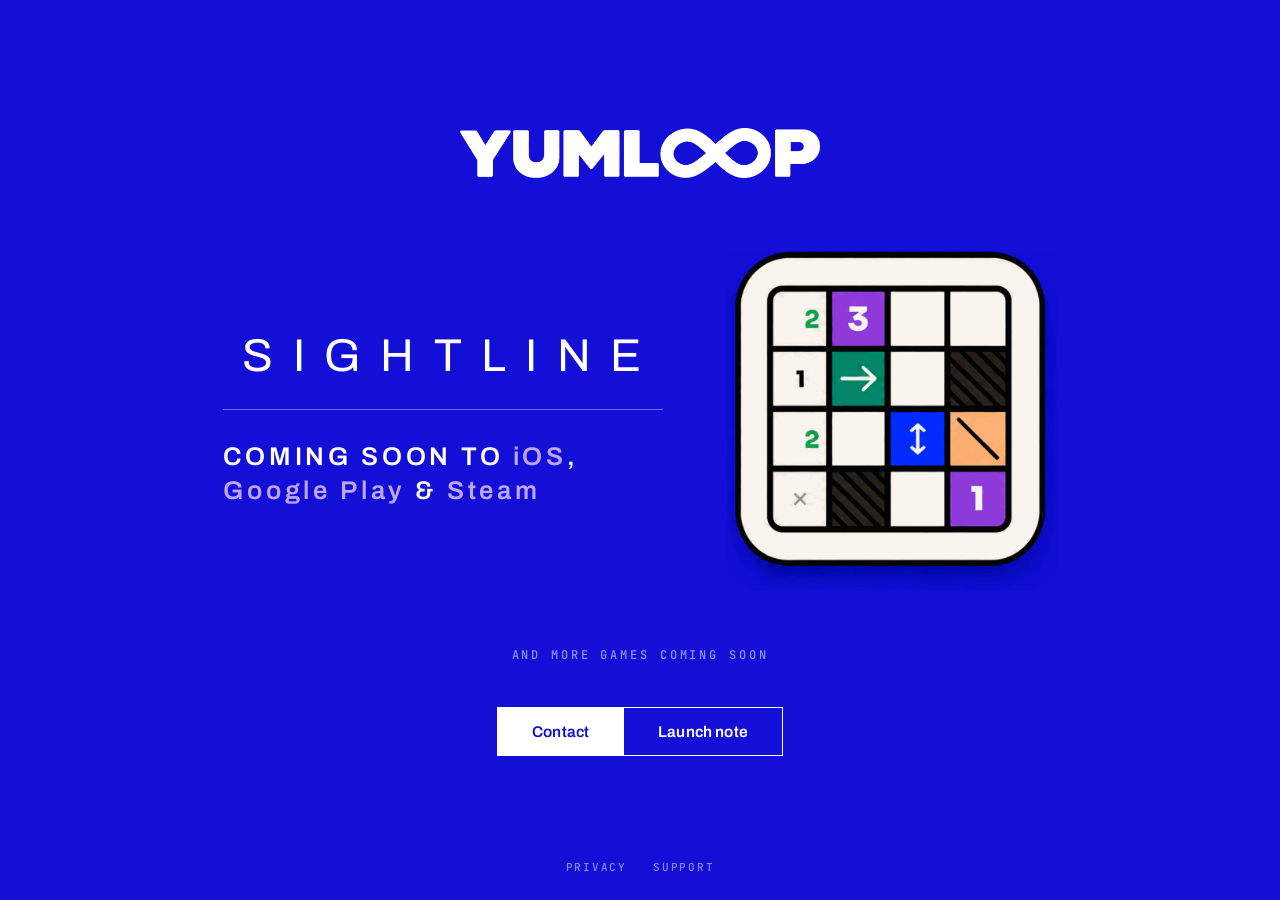
==== index.html @ 9f67d72a "Revert homepage features strip; support and privacy keep their updates Co-Authored-By: Claude Fable " ====
<!doctype html>
<html lang="en">
<head>
<meta charset="utf-8">
<meta name="viewport" content="width=device-width, initial-scale=1">
<title>Yumloop Games</title>
<meta name="description" content="Yumloop, an independent studio of one. Sightline, a logic puzzle, coming soon to iOS, Google Play and Steam.">
<meta name="theme-color" content="#140FD7">
<link rel="canonical" href="https://yumloop.net/">
<meta property="og:type" content="website">
<meta property="og:site_name" content="Yumloop">
<meta property="og:title" content="Yumloop">
<meta property="og:description" content="Sightline, a logic puzzle, coming soon to iOS, Google Play and Steam. And more games coming soon.">
<meta property="og:url" content="https://yumloop.net/">
<meta property="og:image" content="https://yumloop.net/og.png">
<meta name="twitter:card" content="summary_large_image">
<link rel="icon" href="favicon-32.png" sizes="32x32" type="image/png">
<link rel="icon" href="favicon-192.png" sizes="192x192" type="image/png">
<link rel="apple-touch-icon" href="apple-touch-icon.png">
<link rel="preconnect" href="https://fonts.googleapis.com">
<link rel="preconnect" href="https://fonts.gstatic.com" crossorigin>
<link href="https://fonts.googleapis.com/css2?family=Archivo:wght@500;600&family=JetBrains+Mono:wght@500&family=Sora:wght@700;800&display=swap" rel="stylesheet">
<style>
  :root{
    --blue:#140FD7;
    --lilac:#BFA6FD;
    --sans:Archivo,-apple-system,BlinkMacSystemFont,"Helvetica Neue",Arial,sans-serif;
    --mono:"JetBrains Mono",ui-monospace,SFMono-Regular,Menlo,monospace;
  }

  *,*::before,*::after{box-sizing:border-box}
  html{-webkit-text-size-adjust:100%}
  body{
    margin:0; min-height:100svh;
    background:var(--blue); color:#fff;
    font-family:var(--sans);
    display:flex; flex-direction:column;
    -webkit-font-smoothing:antialiased;
  }
  img{max-width:100%; height:auto; display:block}
  :focus-visible{outline:2px solid #fff; outline-offset:4px}

  .stage{
    flex:1;
    display:flex; flex-direction:column; align-items:center; justify-content:center;
    text-align:center; padding:clamp(36px,6vw,72px) clamp(20px,5vw,64px) clamp(24px,4vw,48px);
  }

  .brand{width:min(360px,56vw); margin-bottom:clamp(38px,6vw,72px)}

  /* --- Sightline block --- */
  .game{
    display:grid; grid-template-columns:auto auto;
    align-items:center; justify-content:center;
    gap:clamp(30px,5vw,76px);
    width:100%;
  }
  .copy{text-align:left; max-width:440px}
  /* The game's own menu heading, verbatim: Avenir Next, weight 400,
     .42em letterspacing, uppercase, indent to optically centre the tracking. */
  .mark-heading{
    font-family:'Avenir Next','Avenir',Archivo,-apple-system,BlinkMacSystemFont,'Helvetica Neue',sans-serif;
    font-weight:400; font-size:clamp(30px,3.6vw,46px); line-height:1;
    letter-spacing:.42em; text-indent:.42em; text-transform:uppercase;
    color:#fff; margin:0;
  }
  .rule{height:1px; background:rgba(255,255,255,.38); border:0; margin:clamp(18px,2.4vw,30px) 0}
  .soon{
    margin:0; font-weight:600; text-transform:uppercase;
    font-size:clamp(16px,2vw,27px); letter-spacing:.15em; line-height:1.32;
  }
  .soon span{color:var(--lilac); text-transform:none}
  .board{width:clamp(220px,27vw,330px)}

  @media (max-width:860px){
    .game{grid-template-columns:1fr; justify-items:center; gap:clamp(28px,6vw,44px)}
    .copy{text-align:center; max-width:none}
    /* keep the studio wordmark reading larger than the game's */
    .brand{width:min(360px,64vw); margin-bottom:clamp(46px,9vw,64px)}
    .mark-heading{font-size:clamp(24px,7.2vw,34px)}
    .board{width:min(290px,62vw)}
  }

  .more{
    margin:clamp(34px,5vw,56px) 0 0;
    font-family:var(--mono); font-size:clamp(10px,1.1vw,12px); font-weight:500;
    letter-spacing:.24em; text-transform:uppercase; color:rgba(255,255,255,.55);
  }

  /* --- actions --- */
  .actions{display:flex; margin-top:clamp(30px,4vw,44px)}
  .actions a{
    display:inline-block; text-decoration:none;
    font-weight:600; font-size:15.5px; letter-spacing:.01em;
    padding:15px 34px; border:1px solid #fff;
    transition:background .15s linear, color .15s linear;
  }
  .actions a.solid{background:#fff; color:var(--blue)}
  .actions a.solid:hover{background:transparent; color:#fff}
  .actions a.line{background:transparent; color:#fff; border-left:0}
  .actions a.line:hover{background:#fff; color:var(--blue)}
  @media (max-width:520px){
    .actions{flex-direction:column; width:100%; max-width:320px}
    .actions a.line{border-left:1px solid #fff; border-top:0}
  }

  /* --- footer --- */
  .foot{
    display:flex; justify-content:center; gap:26px; flex-wrap:wrap;
    padding:0 clamp(20px,5vw,64px) 26px;
  }
  .foot a{
    font-family:var(--mono); font-size:11px; font-weight:500;
    letter-spacing:.16em; text-transform:uppercase;
    color:rgba(255,255,255,.5); text-decoration:none;
  }
  .foot a:hover,.foot a:focus-visible{color:#fff}
</style>
</head>
<body>

<main class="stage">
  <img class="brand" src="yumloop-logo.png" alt="Yumloop" width="1400" height="196">

  <section class="game" aria-label="Sightline">
    <div class="copy">
      <h1 class="mark-heading">Sightline</h1>
      <hr class="rule">
      <p class="soon">Coming soon to <span>iOS</span>, <span>Google&nbsp;Play</span> &amp;&nbsp;<span>Steam</span></p>
    </div>
    <img class="board" src="sightline-board.png"
         alt="A Sightline puzzle board: a four-by-four grid with numbered clues down the left edge and coloured tiles marking blockers and directions."
         width="840" height="868">
  </section>

  <p class="more">And more games coming soon</p>

  <div class="actions">
    <a class="solid" href="mailto:yoni@yumloop.net?subject=Hello%20Yumloop">Contact</a>
    <a class="line" href="mailto:yoni@yumloop.net?subject=Launch%20note&amp;body=Let%20me%20know%20when%20Sightline%20is%20out.">Launch note</a>
  </div>
</main>

<nav class="foot" aria-label="Site">
  <a href="/privacy.html">Privacy</a>
  <a href="/support.html">Support</a>
</nav>


<!-- Falling Sightline tiles: real game tiles (exact colours, borders, Sora
     clue numerals) drop from the top with gravity, bounce off any text or
     image they hit (which flinches in response), spin a little, and exit off
     the bottom of the page. Decorative only: pointer-events none, skipped
     entirely under prefers-reduced-motion. -->
<style>
  .fx-tile{position:fixed; top:0; left:0; z-index:5; pointer-events:none;
    width:46px; height:46px; background:#fff;
    box-shadow:inset 0 0 0 3px #000; border-radius:0;
    will-change:transform; contain:layout style;}
  .fx-tile .clue{position:absolute; inset:0; font-family:Sora,var(--sans);
    font-weight:800; font-size:17px; color:#111; pointer-events:none;}
  .fx-tile .clue span{position:absolute; line-height:1;}
  .fx-tile .clue .r{right:10%; top:50%; transform:translateY(-50%);}
  .fx-tile .clue .d{bottom:8%; left:50%; transform:translateX(-50%);}
  .fx-tile.wall{background:repeating-linear-gradient(45deg,#000 0,#000 5px,#444 5px,#444 10px);}
  .fx-tile.chan{background:#0040f7;}
  .fx-tile.nbr{background:#a040d8;}
  .fx-tile.nbr .n{position:absolute;inset:0;display:flex;align-items:center;justify-content:center;
    font-family:Sora,var(--sans);font-weight:800;font-size:19px;color:#fff;}
  .fx-tile.bomb{background:#ff2e2e;}
  .fx-tile.bomb::after{content:"";position:absolute;inset:31%;background:#000;border-radius:50%;}
  .fx-tile.chan svg{position:absolute;inset:0;width:100%;height:100%;
    fill:none;stroke:#fff;stroke-width:8;stroke-linecap:round;stroke-linejoin:round;}
  .fx-bump{animation:fxBump .4s cubic-bezier(.22,.61,.36,1);}
  @keyframes fxBump{
    0%{transform:translateY(0);}
    35%{transform:translateY(5px);}
    65%{transform:translateY(-2px);}
    100%{transform:translateY(0);}
  }
</style>
<script>
(function(){
  if(matchMedia('(prefers-reduced-motion: reduce)').matches) return;
  var KINDS=[
    function(el){ el.innerHTML='<div class="clue"><span class="r">1</span></div>'; },
    function(el){ el.innerHTML='<div class="clue"><span class="d">2</span></div>'; },
    function(el){ el.classList.add('wall'); },
    function(el){ el.classList.add('chan'); el.innerHTML='<svg viewBox="0 0 100 100"><line x1="28" y1="50" x2="72" y2="50"/><polyline points="36,40 28,50 36,60"/><polyline points="64,40 72,50 64,60"/></svg>'; },
    function(el){ el.classList.add('nbr'); el.innerHTML='<div class="n">1</div>'; },
    function(el){ el.classList.add('bomb'); },
    function(el){ /* plain hidden tile */ },
  ];
  var live=[], MAX=(innerWidth<640)?2:4, G=1900, REST=0.42;
  var colliders=[], colTs=0;
  function refreshColliders(){
    colliders=[];
    document.querySelectorAll('.brand,.mark-heading,.soon,.board,.more,.actions a,.foot a').forEach(function(n){
      var r=n.getBoundingClientRect();
      if(r.width>4 && r.height>4) colliders.push({el:n, r:r});
    });
    colTs=performance.now();
  }
  function spawn(){
    if(live.length>=MAX) return;
    var el=document.createElement('div');
    el.className='fx-tile';
    KINDS[(Math.random()*KINDS.length)|0](el);
    var size=38+Math.random()*16;
    el.style.width=size+'px'; el.style.height=size+'px';
    document.body.appendChild(el);
    live.push({el:el, s:size,
      x:20+Math.random()*(innerWidth-40-size),
      y:-size-10, vx:(Math.random()-0.5)*60, vy:0,
      rot:(Math.random()-0.5)*20, vr:(Math.random()-0.5)*120,
      bounced:{}, last:performance.now()});
  }
  function frame(now){
    if(now-colTs>900) refreshColliders();
    for(var i=live.length-1;i>=0;i--){
      var t=live[i];
      var dt=Math.min(0.033,(now-t.last)/1000); t.last=now;
      t.vy+=G*dt; t.x+=t.vx*dt; t.y+=t.vy*dt; t.rot+=t.vr*dt;
      if(t.vy>0){
        for(var c=0;c<colliders.length;c++){
          var cc=colliders[c], r=cc.r;
          var bx=t.x, by=t.y+t.s;
          if(by>=r.top && by<=r.top+Math.max(14,t.vy*dt+8) &&
             bx+t.s>r.left+4 && bx<r.right-4 && !t.bounced[c]){
            t.bounced[c]=1;
            t.vy=-t.vy*REST; t.vx+=(Math.random()-0.5)*140; t.vr=(Math.random()-0.5)*260;
            t.y=r.top-t.s;
            cc.el.classList.remove('fx-bump'); void cc.el.offsetWidth;
            cc.el.classList.add('fx-bump');
            break;
          }
        }
      }
      if(t.y>innerHeight+80){ t.el.remove(); live.splice(i,1); continue; }
      t.el.style.transform='translate('+t.x.toFixed(1)+'px,'+t.y.toFixed(1)+'px) rotate('+t.rot.toFixed(1)+'deg)';
    }
    requestAnimationFrame(frame);
  }
  refreshColliders();
  addEventListener('resize', refreshColliders);
  requestAnimationFrame(frame);
  setTimeout(spawn, 1400);
  setInterval(spawn, 3600);
})();
</script>
</body>
</html>
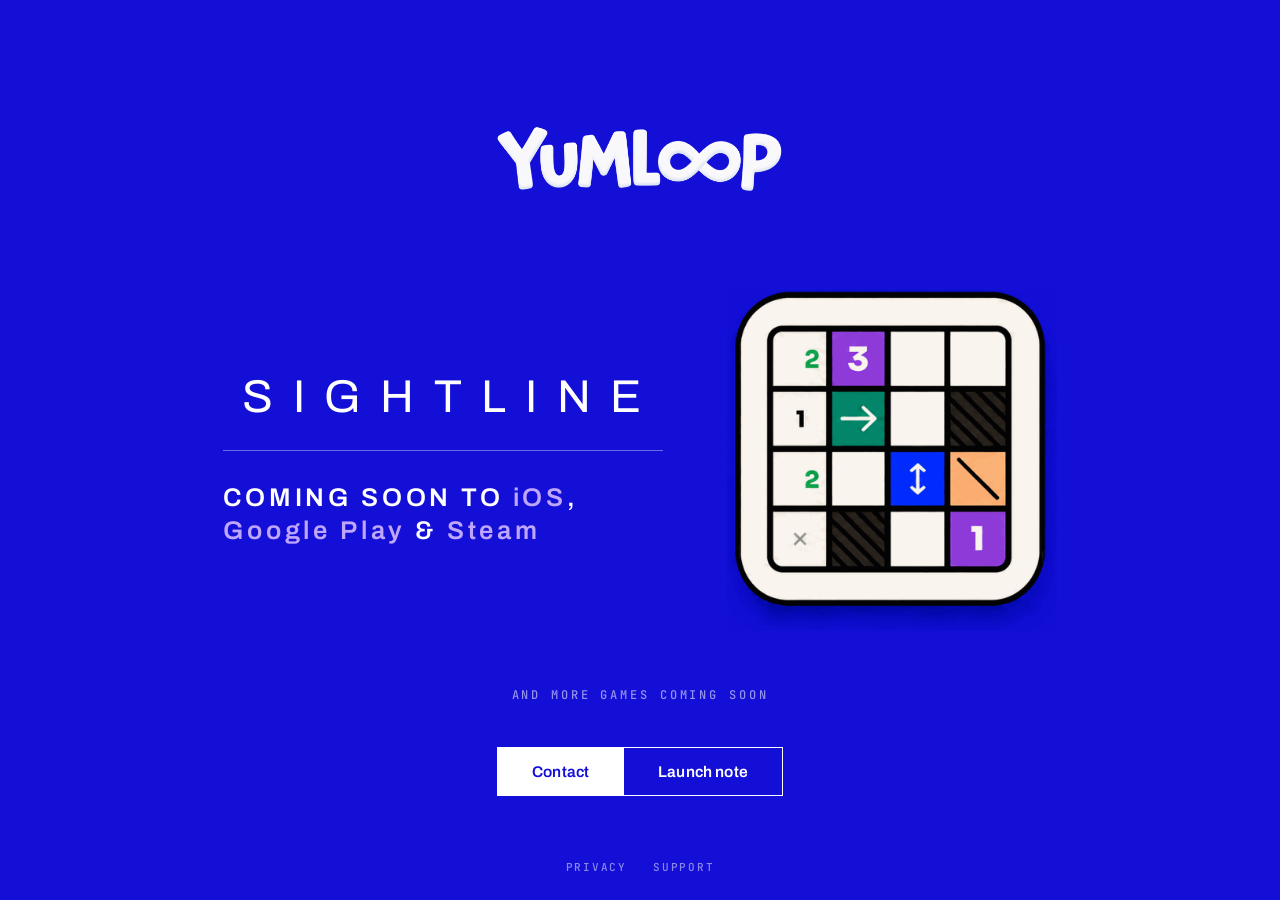
==== commit 3764a020: "New Yumloop logo across the site Co-Authored-By: Claude Opus 4.8 <noreply@anthropic.com>" ====
--- a/index.html
+++ b/index.html
@@ -120,7 +120,7 @@
 <body>
 
 <main class="stage">
-  <img class="brand" src="yumloop-logo.png" alt="Yumloop" width="1400" height="196">
+  <img class="brand" src="yumloop-logo.png?v=2" alt="Yumloop" width="1400" height="509">
 
   <section class="game" aria-label="Sightline">
     <div class="copy">
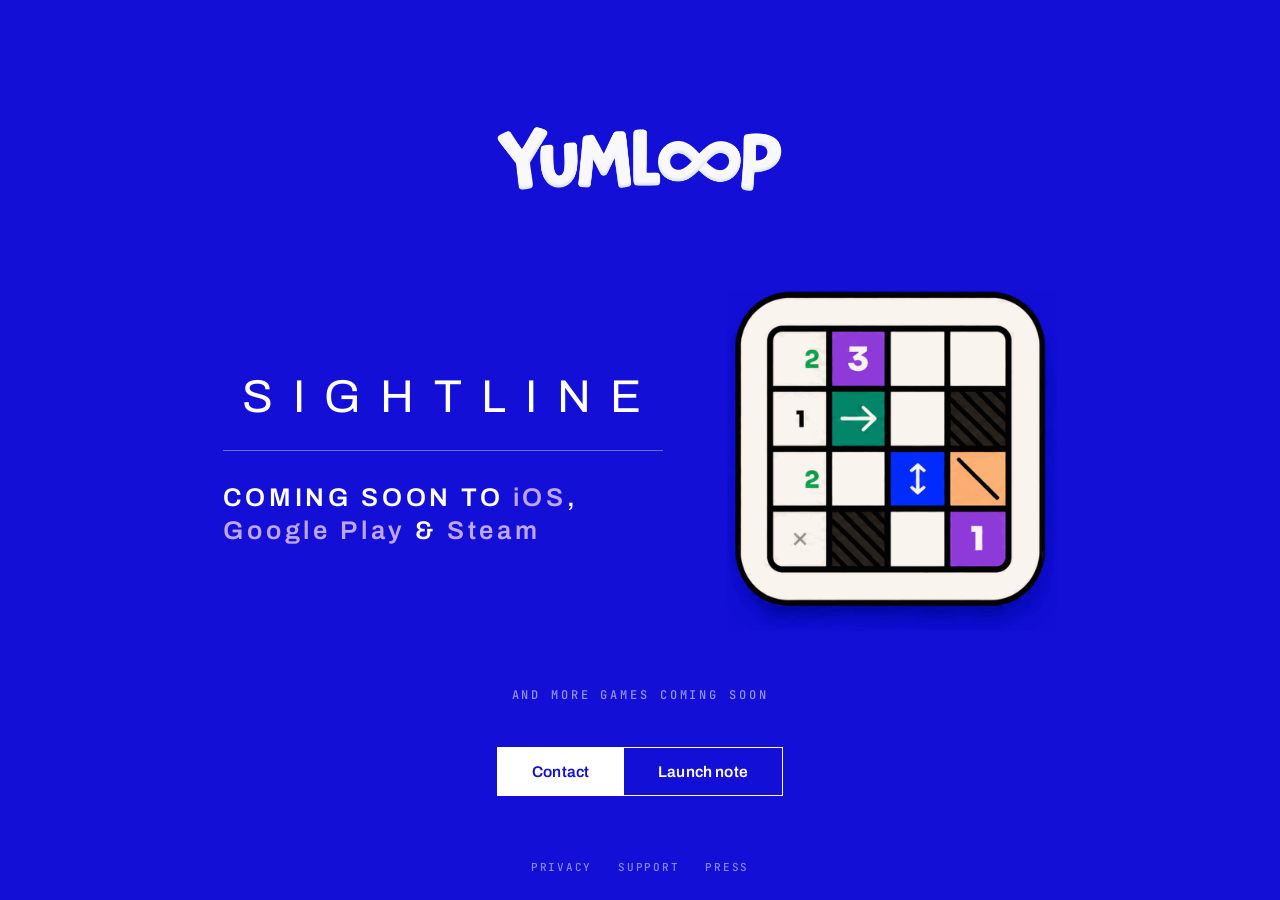
==== commit 0ec18206: "Home page links to the Sightline press page; page now indexable and in the sitemap Co-Authored-By: C" ====
--- a/index.html
+++ b/index.html
@@ -144,6 +144,7 @@
 <nav class="foot" aria-label="Site">
   <a href="/privacy.html">Privacy</a>
   <a href="/support.html">Support</a>
+  <a href="/sightline-press.html">Press</a>
 </nav>
 
 
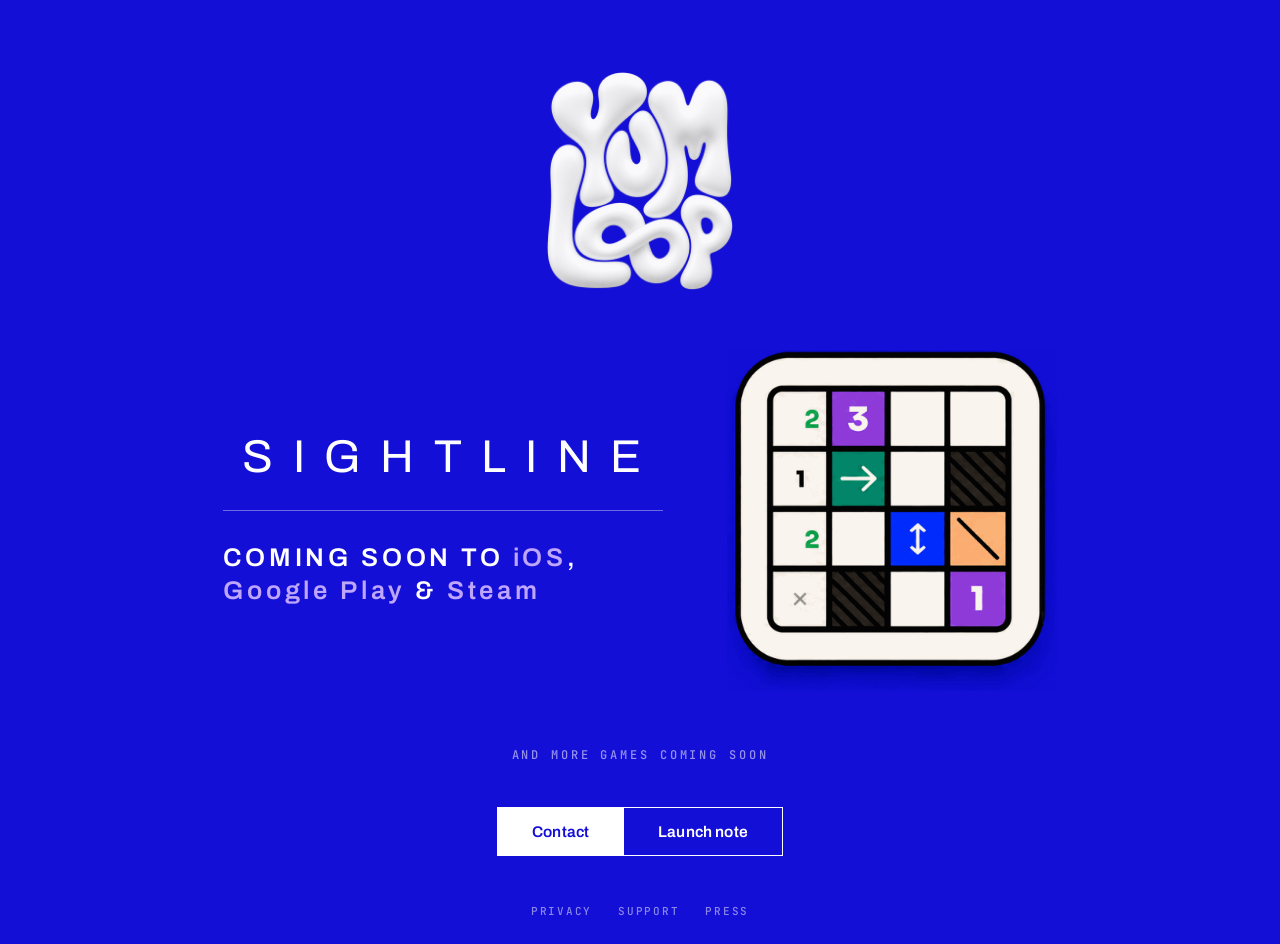
==== commit 1f052264: "Brand: 2026 Yumloop logo across the site, social card and icons Co-Authored-By: Claude Opus 5 <norep" ====
--- a/index.html
+++ b/index.html
@@ -46,7 +46,7 @@
     text-align:center; padding:clamp(36px,6vw,72px) clamp(20px,5vw,64px) clamp(24px,4vw,48px);
   }
 
-  .brand{width:min(360px,56vw); margin-bottom:clamp(38px,6vw,72px)}
+  .brand{width:min(186px,44vw); margin-bottom:clamp(34px,5vw,60px)}
 
   /* --- Sightline block --- */
   .game{
@@ -76,7 +76,7 @@
     .game{grid-template-columns:1fr; justify-items:center; gap:clamp(28px,6vw,44px)}
     .copy{text-align:center; max-width:none}
     /* keep the studio wordmark reading larger than the game's */
-    .brand{width:min(360px,64vw); margin-bottom:clamp(46px,9vw,64px)}
+    .brand{width:min(164px,46vw); margin-bottom:clamp(34px,7vw,52px)}
     .mark-heading{font-size:clamp(24px,7.2vw,34px)}
     .board{width:min(290px,62vw)}
   }
@@ -120,7 +120,7 @@
 <body>
 
 <main class="stage">
-  <img class="brand" src="yumloop-logo.png?v=2" alt="Yumloop" width="1400" height="509">
+  <img class="brand" src="yumloop-logo.png?v=3" alt="Yumloop" width="760" height="892">
 
   <section class="game" aria-label="Sightline">
     <div class="copy">
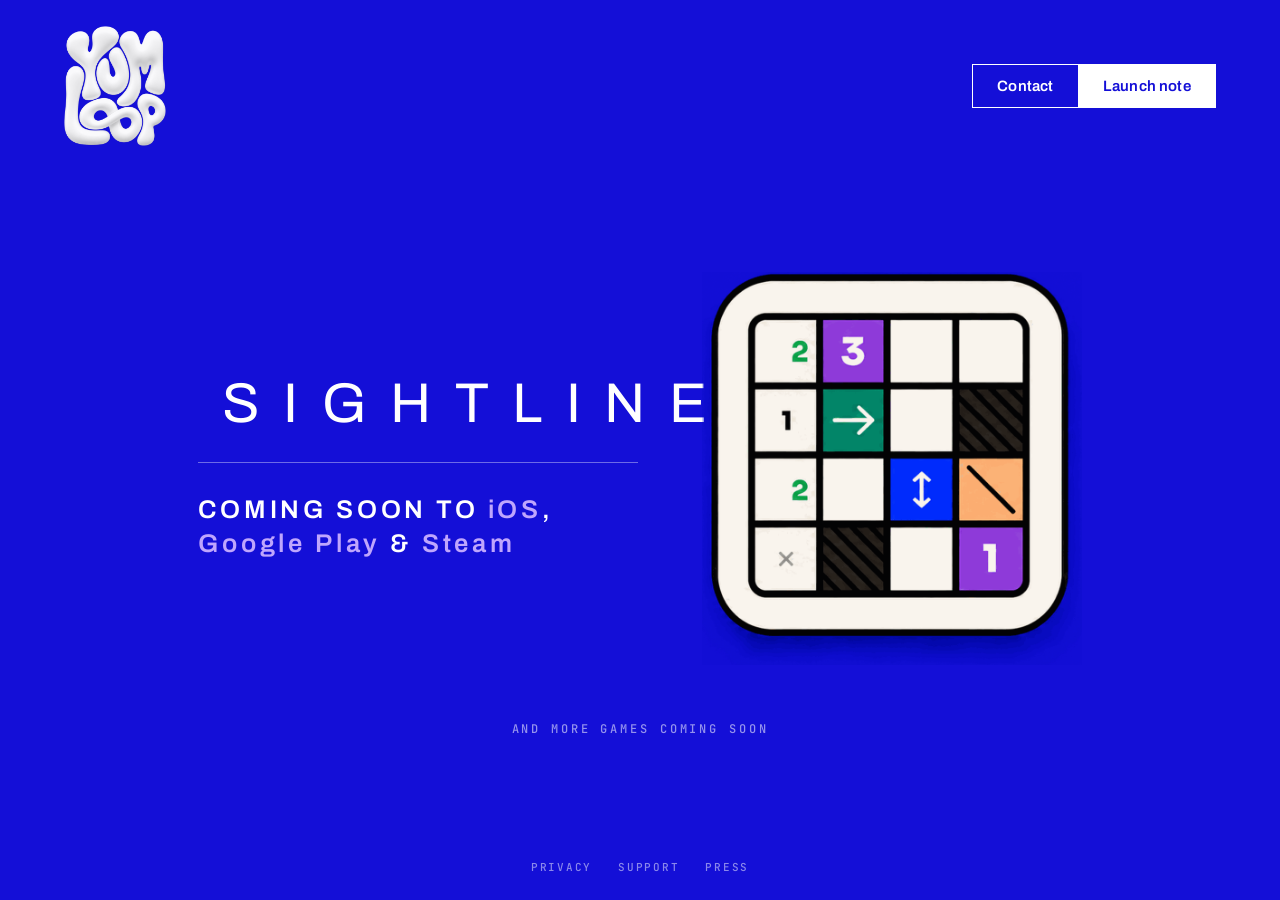
==== commit 48d88810: "Home page: mark top left, actions top right; bigger header lockup The logo sat centred and huge abov" ====
--- a/index.html
+++ b/index.html
@@ -40,13 +40,30 @@
   img{max-width:100%; height:auto; display:block}
   :focus-visible{outline:2px solid #fff; outline-offset:4px}
 
+  /* --- top bar: studio mark on the left, the two actions on the right --- */
+  .topbar{
+    display:flex; align-items:center; justify-content:space-between; gap:20px;
+    padding:clamp(16px,2.6vw,26px) clamp(20px,5vw,64px) 0;
+  }
+  .brand-link{display:block; line-height:0}
+  .brand{width:clamp(72px,8vw,104px)}
+  .topnav{display:flex; flex-shrink:0}
+  .topnav a{
+    display:inline-block; text-decoration:none; white-space:nowrap;
+    font-weight:600; font-size:clamp(13px,1.2vw,15px); letter-spacing:.01em;
+    padding:clamp(10px,1.1vw,13px) clamp(16px,1.9vw,26px); border:1px solid #fff;
+    transition:background .15s linear, color .15s linear;
+  }
+  .topnav a.solid{background:#fff; color:var(--blue); border-left:0}
+  .topnav a.solid:hover{background:transparent; color:#fff; border-left:1px solid #fff}
+  .topnav a.line{background:transparent; color:#fff}
+  .topnav a.line:hover{background:#fff; color:var(--blue)}
+
   .stage{
     flex:1;
     display:flex; flex-direction:column; align-items:center; justify-content:center;
-    text-align:center; padding:clamp(36px,6vw,72px) clamp(20px,5vw,64px) clamp(24px,4vw,48px);
-  }
-
-  .brand{width:min(186px,44vw); margin-bottom:clamp(34px,5vw,60px)}
+    text-align:center; padding:clamp(24px,4vw,56px) clamp(20px,5vw,64px) clamp(24px,4vw,48px);
+  }
 
   /* --- Sightline block --- */
   .game{
@@ -60,7 +77,7 @@
      .42em letterspacing, uppercase, indent to optically centre the tracking. */
   .mark-heading{
     font-family:'Avenir Next','Avenir',Archivo,-apple-system,BlinkMacSystemFont,'Helvetica Neue',sans-serif;
-    font-weight:400; font-size:clamp(30px,3.6vw,46px); line-height:1;
+    font-weight:400; font-size:clamp(32px,4.4vw,56px); line-height:1;
     letter-spacing:.42em; text-indent:.42em; text-transform:uppercase;
     color:#fff; margin:0;
   }
@@ -70,15 +87,19 @@
     font-size:clamp(16px,2vw,27px); letter-spacing:.15em; line-height:1.32;
   }
   .soon span{color:var(--lilac); text-transform:none}
-  .board{width:clamp(220px,27vw,330px)}
+  .board{width:clamp(240px,30vw,380px)}
 
   @media (max-width:860px){
     .game{grid-template-columns:1fr; justify-items:center; gap:clamp(28px,6vw,44px)}
     .copy{text-align:center; max-width:none}
-    /* keep the studio wordmark reading larger than the game's */
-    .brand{width:min(164px,46vw); margin-bottom:clamp(34px,7vw,52px)}
-    .mark-heading{font-size:clamp(24px,7.2vw,34px)}
+    .mark-heading{font-size:clamp(26px,7.6vw,38px)}
     .board{width:min(290px,62vw)}
+  }
+  /* narrow phones: the bar keeps its shape (mark left, actions right), just tighter */
+  @media (max-width:430px){
+    .topbar{gap:12px; padding-top:14px}
+    .brand{width:60px}
+    .topnav a{font-size:12.5px; padding:9px 13px; letter-spacing:0}
   }
 
   .more{
@@ -87,23 +108,6 @@
     letter-spacing:.24em; text-transform:uppercase; color:rgba(255,255,255,.55);
   }
 
-  /* --- actions --- */
-  .actions{display:flex; margin-top:clamp(30px,4vw,44px)}
-  .actions a{
-    display:inline-block; text-decoration:none;
-    font-weight:600; font-size:15.5px; letter-spacing:.01em;
-    padding:15px 34px; border:1px solid #fff;
-    transition:background .15s linear, color .15s linear;
-  }
-  .actions a.solid{background:#fff; color:var(--blue)}
-  .actions a.solid:hover{background:transparent; color:#fff}
-  .actions a.line{background:transparent; color:#fff; border-left:0}
-  .actions a.line:hover{background:#fff; color:var(--blue)}
-  @media (max-width:520px){
-    .actions{flex-direction:column; width:100%; max-width:320px}
-    .actions a.line{border-left:1px solid #fff; border-top:0}
-  }
-
   /* --- footer --- */
   .foot{
     display:flex; justify-content:center; gap:26px; flex-wrap:wrap;
@@ -119,9 +123,17 @@
 </head>
 <body>
 
+<header class="topbar">
+  <a class="brand-link" href="/" aria-label="Yumloop home">
+    <img class="brand" src="yumloop-logo.png?v=3" alt="Yumloop" width="760" height="892">
+  </a>
+  <nav class="topnav" aria-label="Contact">
+    <a class="line" href="mailto:yoni@yumloop.net?subject=Hello%20Yumloop">Contact</a>
+    <a class="solid" href="mailto:yoni@yumloop.net?subject=Launch%20note&amp;body=Let%20me%20know%20when%20Sightline%20is%20out.">Launch note</a>
+  </nav>
+</header>
+
 <main class="stage">
-  <img class="brand" src="yumloop-logo.png?v=3" alt="Yumloop" width="760" height="892">
-
   <section class="game" aria-label="Sightline">
     <div class="copy">
       <h1 class="mark-heading">Sightline</h1>
@@ -134,11 +146,6 @@
   </section>
 
   <p class="more">And more games coming soon</p>
-
-  <div class="actions">
-    <a class="solid" href="mailto:yoni@yumloop.net?subject=Hello%20Yumloop">Contact</a>
-    <a class="line" href="mailto:yoni@yumloop.net?subject=Launch%20note&amp;body=Let%20me%20know%20when%20Sightline%20is%20out.">Launch note</a>
-  </div>
 </main>
 
 <nav class="foot" aria-label="Site">
@@ -196,7 +203,7 @@
   var colliders=[], colTs=0;
   function refreshColliders(){
     colliders=[];
-    document.querySelectorAll('.brand,.mark-heading,.soon,.board,.more,.actions a,.foot a').forEach(function(n){
+    document.querySelectorAll('.brand,.mark-heading,.soon,.board,.more,.topnav a,.foot a').forEach(function(n){
       var r=n.getBoundingClientRect();
       if(r.width>4 && r.height>4) colliders.push({el:n, r:r});
     });
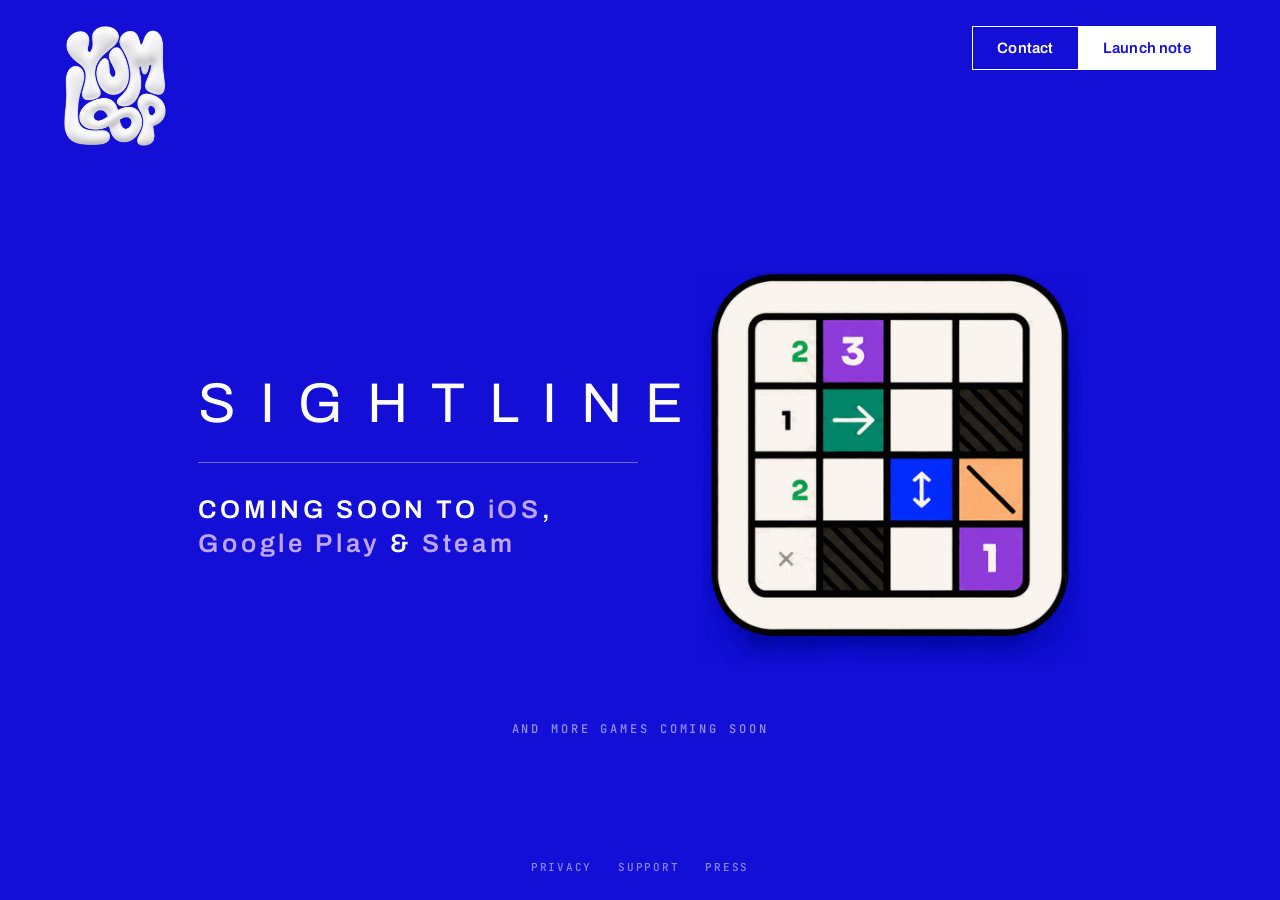
==== commit 127f273a: "Home page: buttons sit on the lockup's top edge, heading aligns with the line under it Co-Authored-B" ====
--- a/index.html
+++ b/index.html
@@ -42,7 +42,8 @@
 
   /* --- top bar: studio mark on the left, the two actions on the right --- */
   .topbar{
-    display:flex; align-items:center; justify-content:space-between; gap:20px;
+    /* flex-start, so the buttons' top edge sits on the lockup's top edge */
+    display:flex; align-items:flex-start; justify-content:space-between; gap:20px;
     padding:clamp(16px,2.6vw,26px) clamp(20px,5vw,64px) 0;
   }
   .brand-link{display:block; line-height:0}
@@ -78,7 +79,10 @@
   .mark-heading{
     font-family:'Avenir Next','Avenir',Archivo,-apple-system,BlinkMacSystemFont,'Helvetica Neue',sans-serif;
     font-weight:400; font-size:clamp(32px,4.4vw,56px); line-height:1;
-    letter-spacing:.42em; text-indent:.42em; text-transform:uppercase;
+    /* no text-indent here: left-aligned, the S must sit on the same edge as the line
+       below it. The indent is only for the centred (narrow) layout, where it optically
+       balances the trailing letterspace — see the max-width:860px block. */
+    letter-spacing:.42em; text-transform:uppercase;
     color:#fff; margin:0;
   }
   .rule{height:1px; background:rgba(255,255,255,.38); border:0; margin:clamp(18px,2.4vw,30px) 0}
@@ -92,7 +96,7 @@
   @media (max-width:860px){
     .game{grid-template-columns:1fr; justify-items:center; gap:clamp(28px,6vw,44px)}
     .copy{text-align:center; max-width:none}
-    .mark-heading{font-size:clamp(26px,7.6vw,38px)}
+    .mark-heading{font-size:clamp(26px,7.6vw,38px); text-indent:.42em}   /* centred here, so the tracking needs balancing */
     .board{width:min(290px,62vw)}
   }
   /* narrow phones: the bar keeps its shape (mark left, actions right), just tighter */
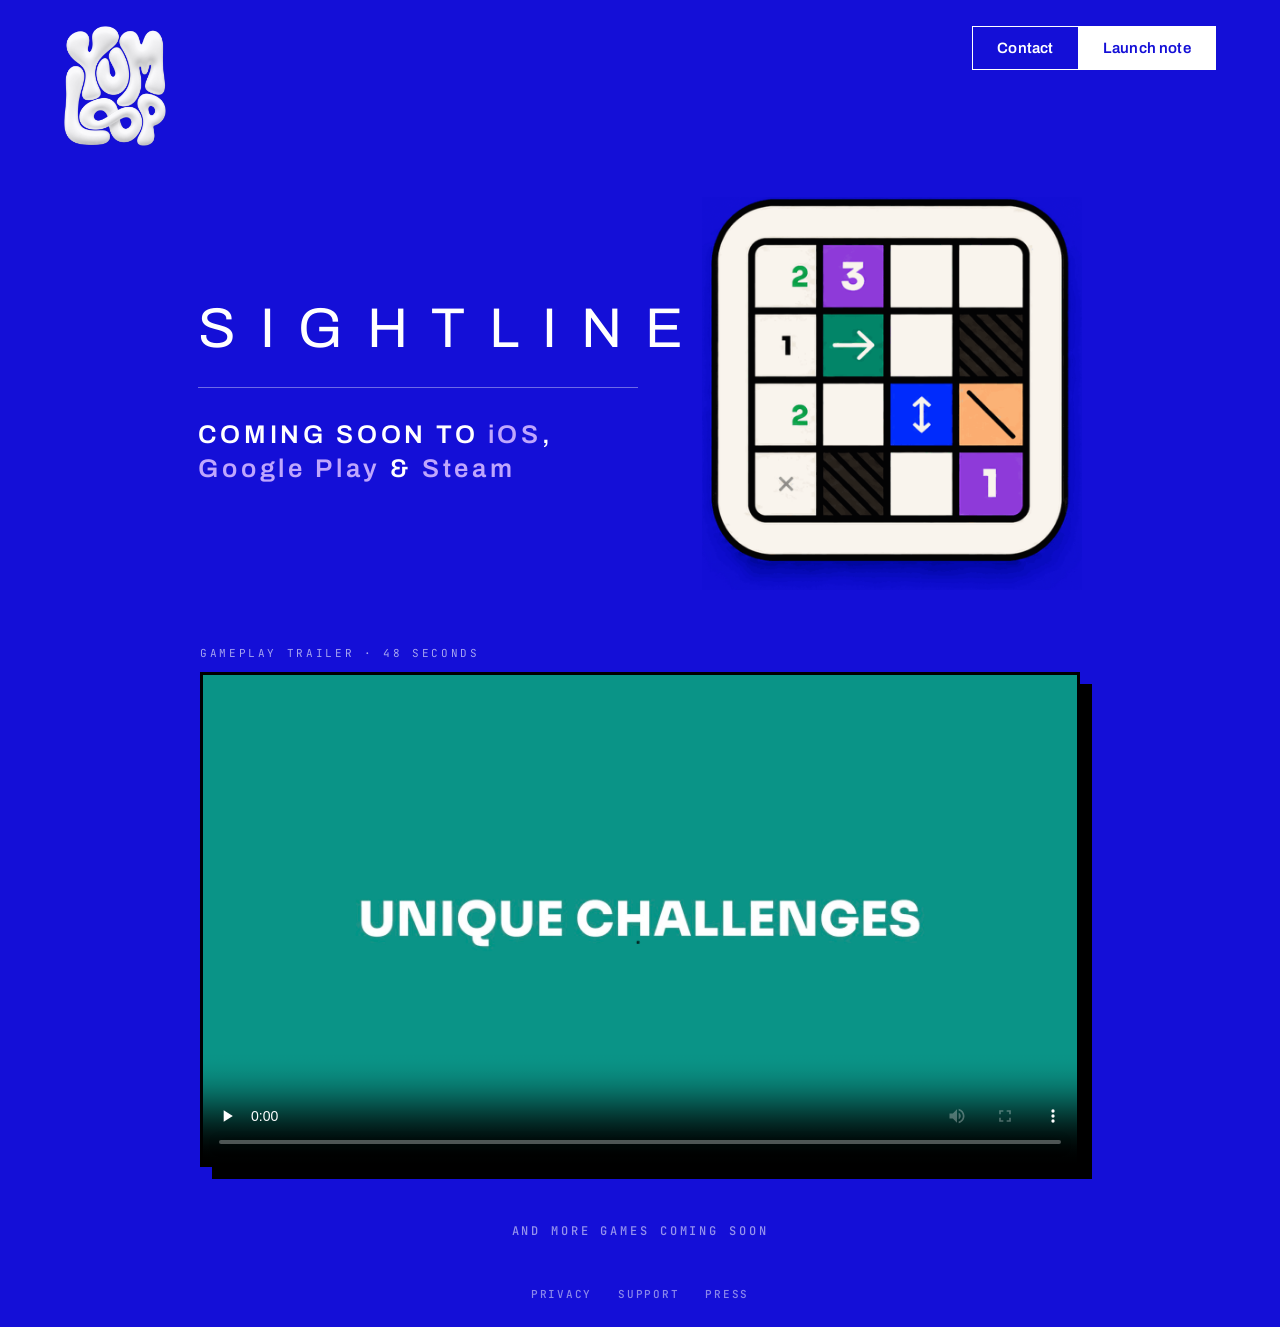
==== commit 62c8df21: "Home page: the Sightline gameplay trailer, in the pitch page's frame Co-Authored-By: Claude Fable 5." ====
--- a/index.html
+++ b/index.html
@@ -106,6 +106,12 @@
     .topnav a{font-size:12.5px; padding:9px 13px; letter-spacing:0}
   }
 
+  /* --- trailer: the pitch page's frame, black rule and hard shadow, so the two pages read as one --- */
+  .trailer-wrap{width:min(880px,100%); margin:clamp(34px,5vw,56px) auto 0; text-align:left}
+  .trailer-wrap .kicker{font-family:var(--mono); font-size:11px; letter-spacing:.24em; text-transform:uppercase; color:rgba(255,255,255,.62); margin:0 0 12px}
+  .trailer{border:3px solid #000; box-shadow:12px 12px 0 #000; background:#000; aspect-ratio:16/9; max-width:100%}
+  .trailer video{width:100%; height:100%; object-fit:cover; display:block}
+  @media (max-width:600px){ .trailer{box-shadow:8px 8px 0 #000} }
   .more{
     margin:clamp(34px,5vw,56px) 0 0;
     font-family:var(--mono); font-size:clamp(10px,1.1vw,12px); font-weight:500;
@@ -147,6 +153,13 @@
     <img class="board" src="sightline-board.png"
          alt="A Sightline puzzle board: a four-by-four grid with numbered clues down the left edge and coloured tiles marking blockers and directions."
          width="840" height="868">
+  </section>
+
+  <section class="trailer-wrap" aria-label="Sightline gameplay trailer">
+    <div class="kicker">Gameplay trailer · 48 seconds</div>
+    <div class="trailer">
+      <video src="pitch/trailer.mp4" poster="pitch/trailer-poster.jpg" preload="none" playsinline controls aria-label="Sightline gameplay trailer"></video>
+    </div>
   </section>
 
   <p class="more">And more games coming soon</p>
@@ -207,7 +220,7 @@
   var colliders=[], colTs=0;
   function refreshColliders(){
     colliders=[];
-    document.querySelectorAll('.brand,.mark-heading,.soon,.board,.more,.topnav a,.foot a').forEach(function(n){
+    document.querySelectorAll('.brand,.mark-heading,.soon,.board,.trailer,.more,.topnav a,.foot a').forEach(function(n){
       var r=n.getBoundingClientRect();
       if(r.width>4 && r.height>4) colliders.push({el:n, r:r});
     });
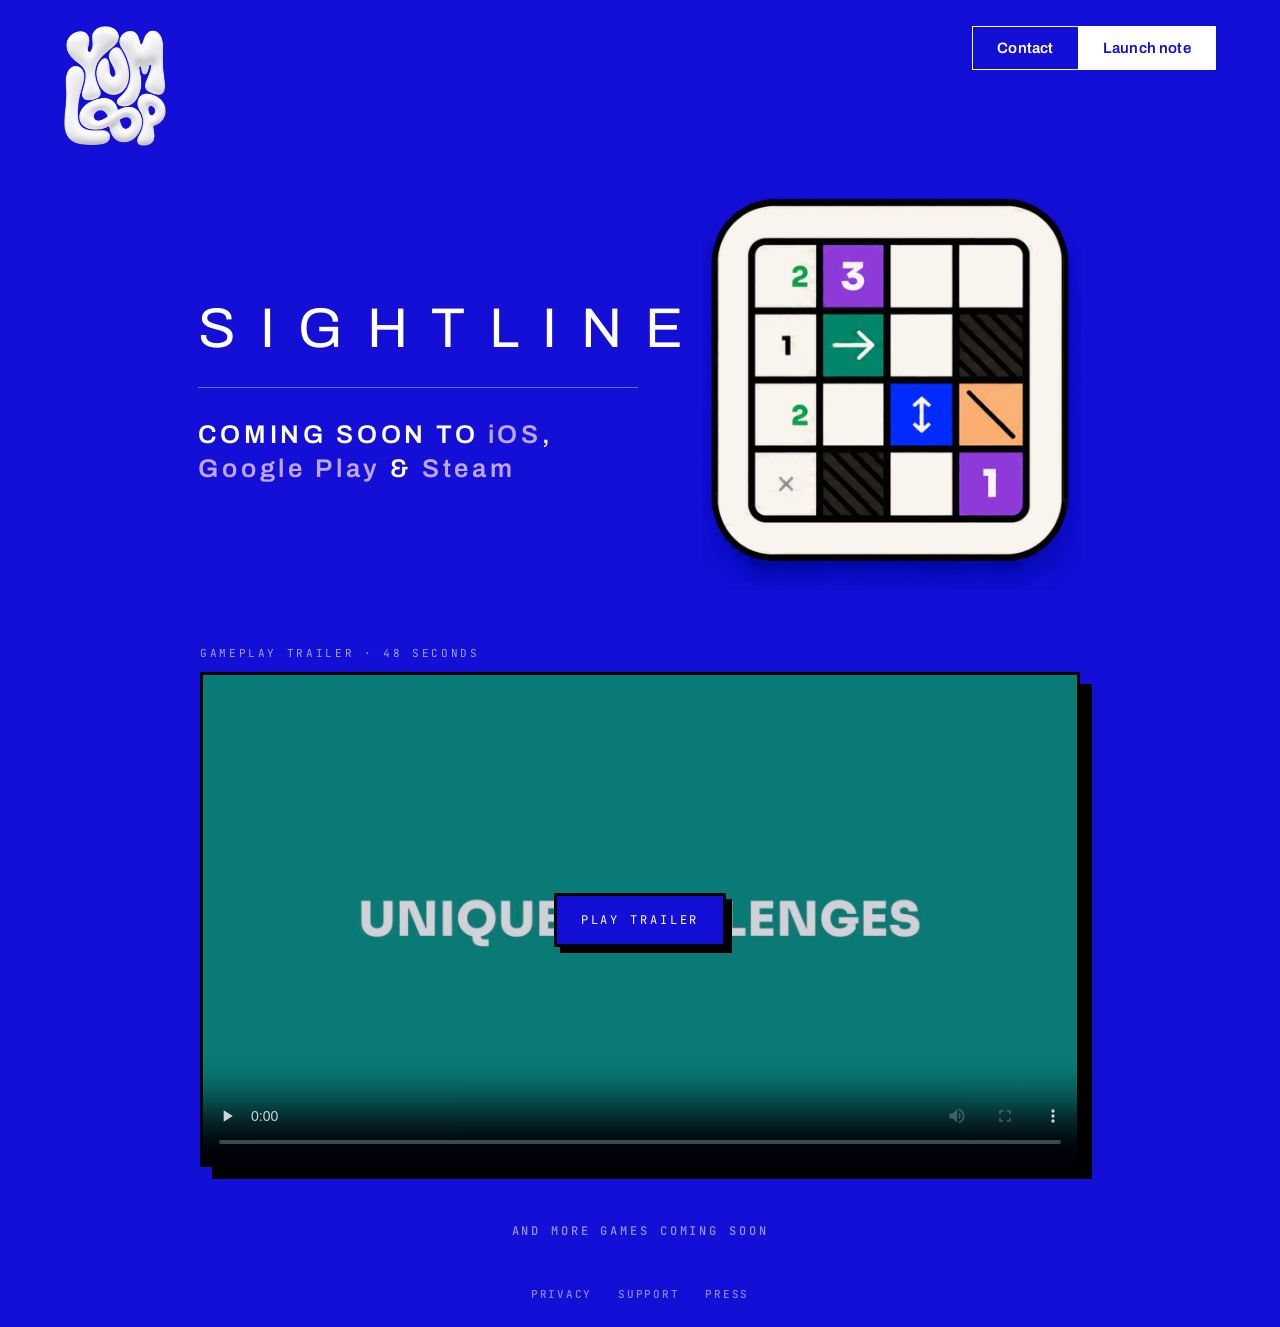
==== commit 68a77339: "Home page: the pitch page's Play trailer overlay on the video Co-Authored-By: Claude Fable 5.1 <nore" ====
--- a/index.html
+++ b/index.html
@@ -110,7 +110,12 @@
   .trailer-wrap{width:min(880px,100%); margin:clamp(34px,5vw,56px) auto 0; text-align:left}
   .trailer-wrap .kicker{font-family:var(--mono); font-size:11px; letter-spacing:.24em; text-transform:uppercase; color:rgba(255,255,255,.62); margin:0 0 12px}
   .trailer{border:3px solid #000; box-shadow:12px 12px 0 #000; background:#000; aspect-ratio:16/9; max-width:100%}
+  .trailer{position:relative}
   .trailer video{width:100%; height:100%; object-fit:cover; display:block}
+  /* the pitch page's play overlay, verbatim */
+  .trailer .play{position:absolute; inset:0; display:flex; align-items:center; justify-content:center; background:rgba(6,6,43,.18); cursor:pointer; border:0; padding:0}
+  .trailer .play span{font-family:var(--mono); font-size:12px; letter-spacing:.24em; text-transform:uppercase; color:#fff; background:var(--blue); border:3px solid #000; box-shadow:6px 6px 0 #000; padding:16px 24px}
+  .trailer.playing .play{display:none}
   @media (max-width:600px){ .trailer{box-shadow:8px 8px 0 #000} }
   .more{
     margin:clamp(34px,5vw,56px) 0 0;
@@ -157,8 +162,9 @@
 
   <section class="trailer-wrap" aria-label="Sightline gameplay trailer">
     <div class="kicker">Gameplay trailer · 48 seconds</div>
-    <div class="trailer">
-      <video src="pitch/trailer.mp4" poster="pitch/trailer-poster.jpg" preload="none" playsinline controls aria-label="Sightline gameplay trailer"></video>
+    <div class="trailer" id="trailerBox">
+      <video id="trailerVideo" src="pitch/trailer.mp4" poster="pitch/trailer-poster.jpg" preload="none" playsinline controls aria-label="Sightline gameplay trailer"></video>
+      <button type="button" class="play" id="trailerPlay" aria-label="Play trailer"><span>Play trailer</span></button>
     </div>
   </section>
 
@@ -273,5 +279,14 @@
   setInterval(spawn, 3600);
 })();
 </script>
+<script>
+  (function(){
+    var v = document.getElementById('trailerVideo'), box = document.getElementById('trailerBox'), btn = document.getElementById('trailerPlay');
+    if(!v || !box || !btn) return;
+    function playTrailer(){ try { v.play(); box.classList.add('playing'); } catch(_){} }
+    btn.addEventListener('click', playTrailer);
+    v.addEventListener('play', function(){ box.classList.add('playing'); });
+  })();
+</script>
 </body>
 </html>
